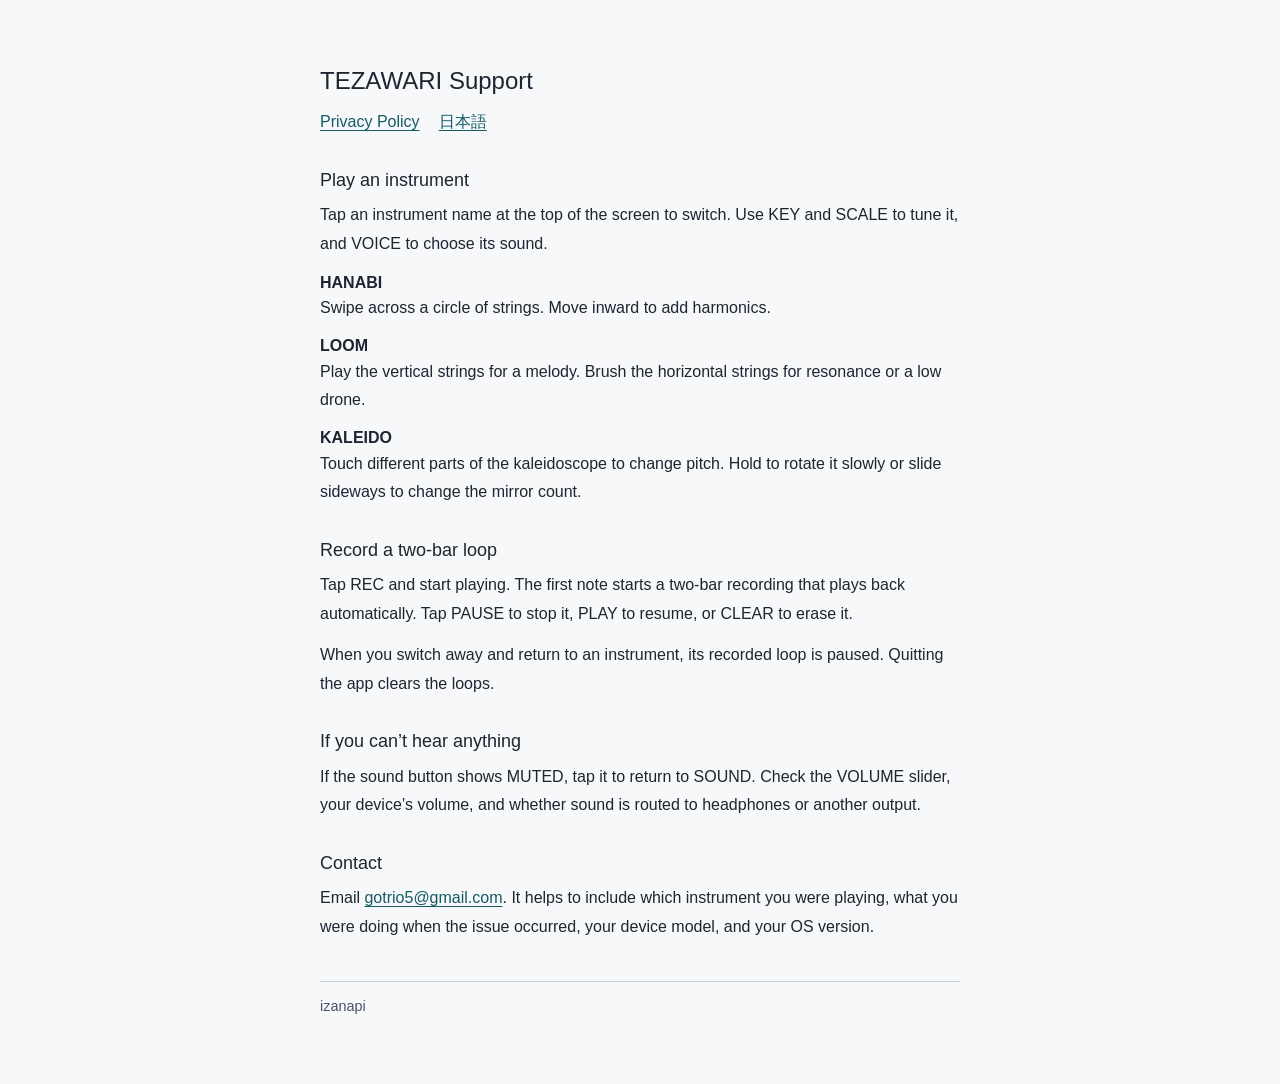
==== tezawari-support/en/index.html @ 324fa3b7 "Add TEZAWARI support and privacy pages" ====
<!doctype html>
<html lang="en">
<head>
  <meta charset="utf-8">
  <meta name="viewport" content="width=device-width, initial-scale=1">
  <title>Support – TEZAWARI</title>
  <meta name="description" content="How to play TEZAWARI, record a two-bar loop, and contact support.">
  <link rel="stylesheet" href="../style.css">
</head>
<body>
  <main>
    <h1>TEZAWARI Support</h1>
    <nav aria-label="Related pages">
      <a href="privacy.html">Privacy Policy</a>
      <a href="../index.html" lang="ja" hreflang="ja">日本語</a>
    </nav>
    <section>
      <h2>Play an instrument</h2>
      <p>Tap an instrument name at the top of the screen to switch. Use KEY and SCALE to tune it, and VOICE to choose its sound.</p>
      <dl>
        <dt>HANABI</dt>
        <dd>Swipe across a circle of strings. Move inward to add harmonics.</dd>
        <dt>LOOM</dt>
        <dd>Play the vertical strings for a melody. Brush the horizontal strings for resonance or a low drone.</dd>
        <dt>KALEIDO</dt>
        <dd>Touch different parts of the kaleidoscope to change pitch. Hold to rotate it slowly or slide sideways to change the mirror count.</dd>
      </dl>
    </section>
    <section>
      <h2>Record a two-bar loop</h2>
      <p>Tap REC and start playing. The first note starts a two-bar recording that plays back automatically. Tap PAUSE to stop it, PLAY to resume, or CLEAR to erase it.</p>
      <p>When you switch away and return to an instrument, its recorded loop is paused. Quitting the app clears the loops.</p>
    </section>
    <section>
      <h2>If you can’t hear anything</h2>
      <p>If the sound button shows MUTED, tap it to return to SOUND. Check the VOLUME slider, your device’s volume, and whether sound is routed to headphones or another output.</p>
    </section>
    <section>
      <h2>Contact</h2>
      <p>Email <a href="mailto:gotrio5@gmail.com?subject=TEZAWARI">gotrio5@gmail.com</a>. It helps to include which instrument you were playing, what you were doing when the issue occurred, your device model, and your OS version.</p>
    </section>
  </main>
  <footer>izanapi</footer>
</body>
</html>
---- tezawari-support/style.css ----
:root {
  color-scheme: light dark;
  --paper: #f7f8fa;
  --ink: #1e2430;
  --muted: #495369;
  --line: #c8cfdb;
  --link: #145b65;
  font: 100%/1.8 -apple-system, BlinkMacSystemFont, "Segoe UI", sans-serif;
}

@media (prefers-color-scheme: dark) {
  :root {
    --paper: #090b18;
    --ink: #e9edf7;
    --muted: #acb7cf;
    --line: #303951;
    --link: #76ffed;
  }
}

body {
  max-width: 40rem;
  margin: clamp(1.75rem, 7vw, 4rem) auto;
  padding: 0 1.25rem;
  color: var(--ink);
  background: var(--paper);
  overflow-wrap: anywhere;
}

h1, h2, dt { line-height: 1.45; }
h1 { margin: 0 0 0.6rem; font-size: 1.5rem; font-weight: 500; }
h2 { margin: 0 0 0.5rem; font-size: 1.125rem; font-weight: 500; }
p, dl { margin: 0 0 0.8rem; }
dt { margin-top: 0.7rem; font-weight: 600; }
dd { margin: 0; }
section { margin-top: 1.85rem; }
nav { display: flex; flex-wrap: wrap; gap: 0.3rem 1.2rem; }
a { color: var(--link); text-underline-offset: 0.2em; }
a:focus-visible { outline: 2px solid currentColor; outline-offset: 3px; }
footer {
  margin-top: 2.5rem;
  padding-top: 0.7rem;
  border-top: 1px solid var(--line);
  color: var(--muted);
  font-size: 0.9rem;
}
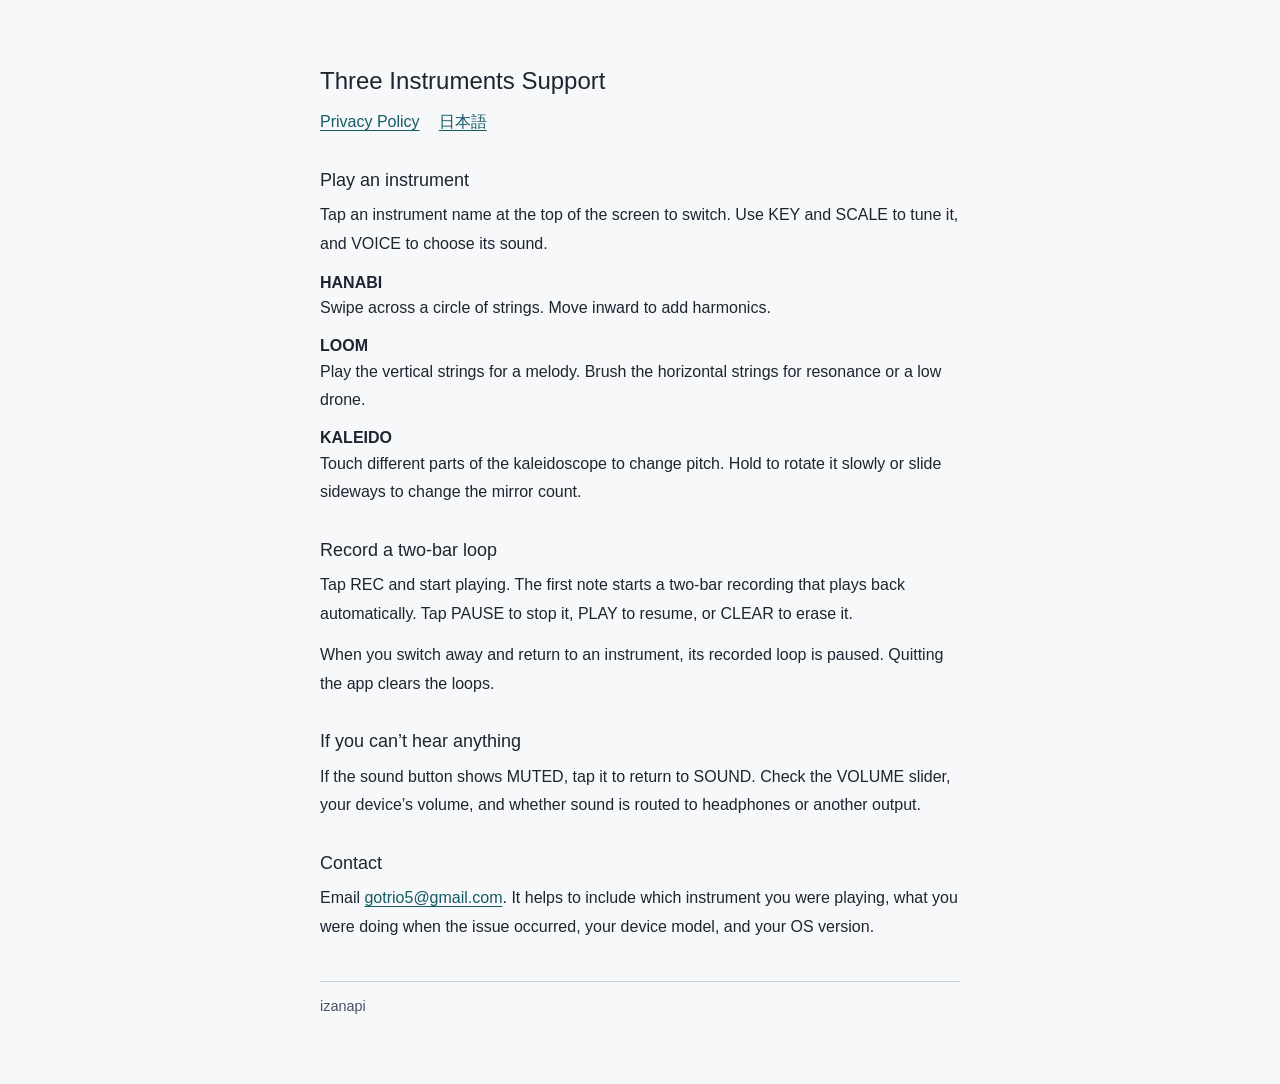
==== commit 18c365e2: "Rename instrument support pages to Three Instruments" ====
--- a/tezawari-support/en/index.html
+++ b/tezawari-support/en/index.html
@@ -3,13 +3,13 @@
 <head>
   <meta charset="utf-8">
   <meta name="viewport" content="width=device-width, initial-scale=1">
-  <title>Support – TEZAWARI</title>
-  <meta name="description" content="How to play TEZAWARI, record a two-bar loop, and contact support.">
+  <title>Support – Three Instruments</title>
+  <meta name="description" content="How to play Three Instruments, record a two-bar loop, and contact support.">
   <link rel="stylesheet" href="../style.css">
 </head>
 <body>
   <main>
-    <h1>TEZAWARI Support</h1>
+    <h1>Three Instruments Support</h1>
     <nav aria-label="Related pages">
       <a href="privacy.html">Privacy Policy</a>
       <a href="../index.html" lang="ja" hreflang="ja">日本語</a>
@@ -37,7 +37,7 @@
     </section>
     <section>
       <h2>Contact</h2>
-      <p>Email <a href="mailto:gotrio5@gmail.com?subject=TEZAWARI">gotrio5@gmail.com</a>. It helps to include which instrument you were playing, what you were doing when the issue occurred, your device model, and your OS version.</p>
+      <p>Email <a href="mailto:gotrio5@gmail.com?subject=Three%20Instruments">gotrio5@gmail.com</a>. It helps to include which instrument you were playing, what you were doing when the issue occurred, your device model, and your OS version.</p>
     </section>
   </main>
   <footer>izanapi</footer>
